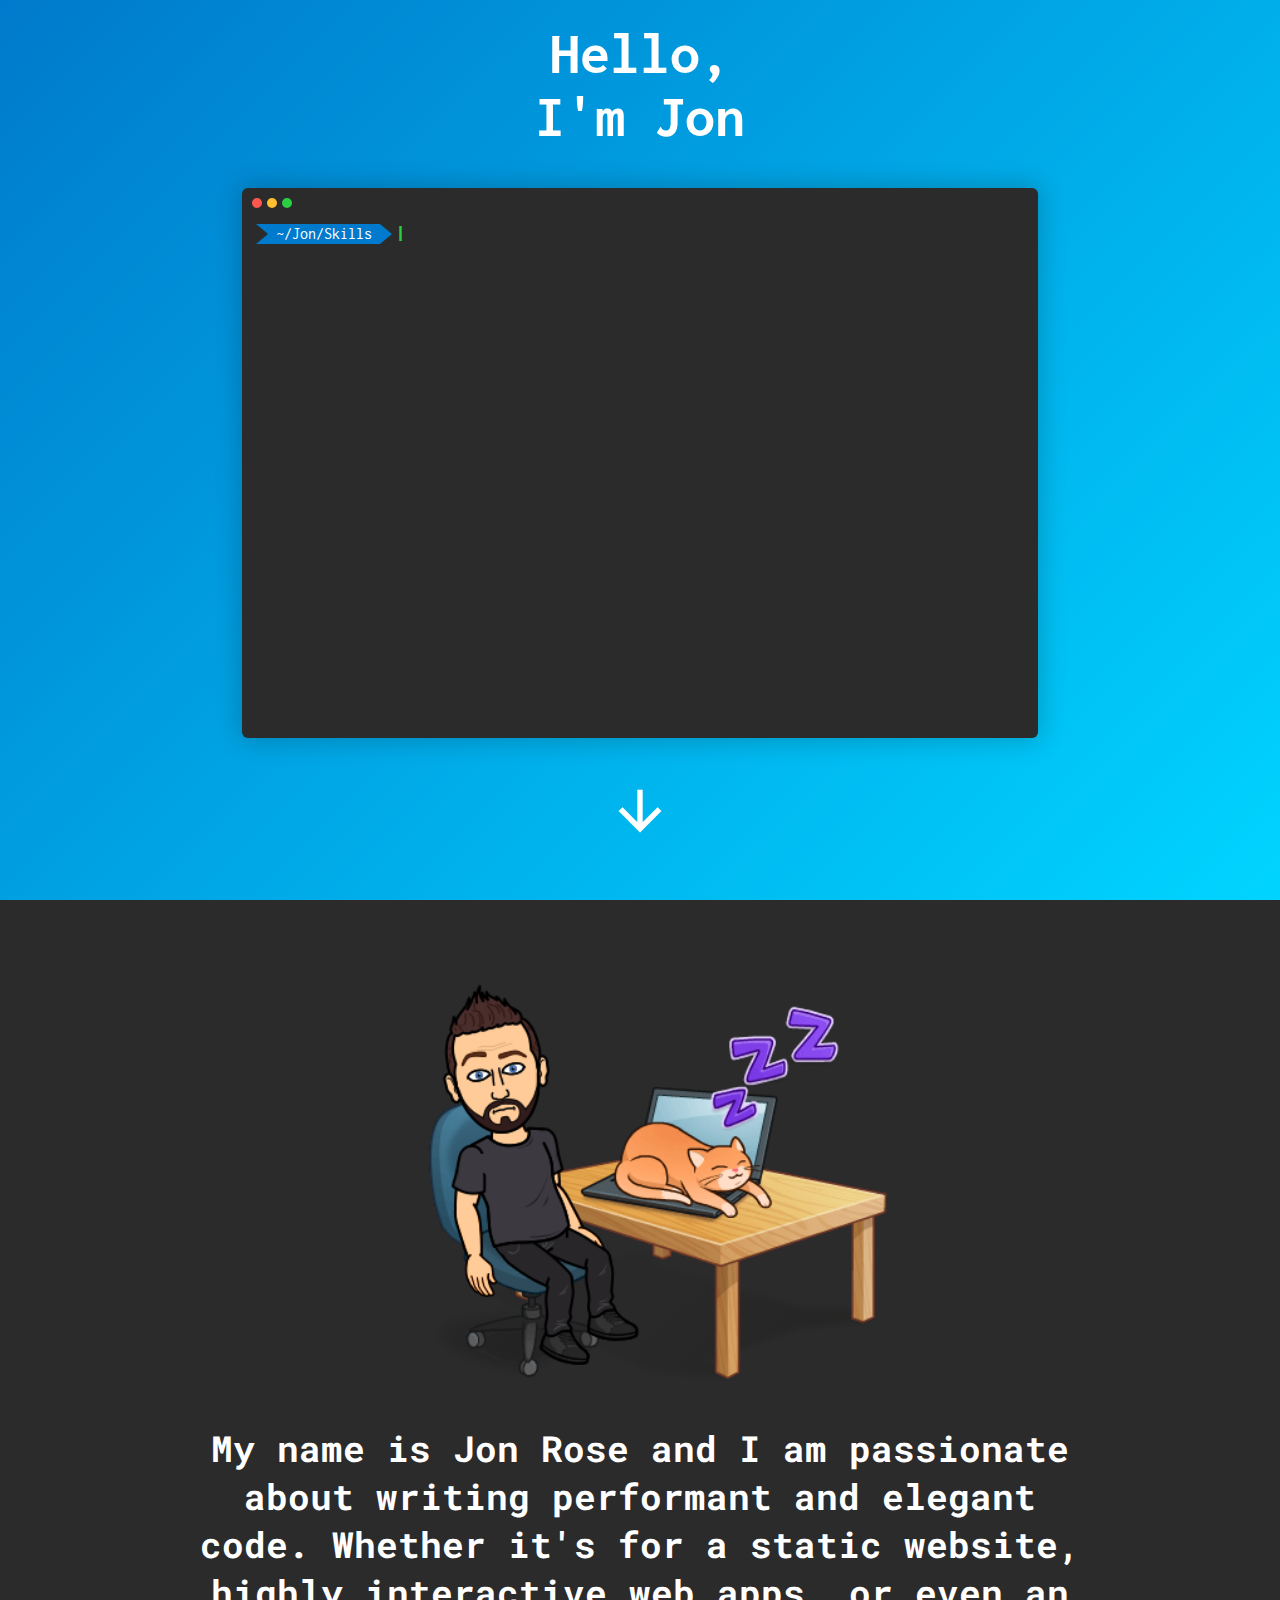
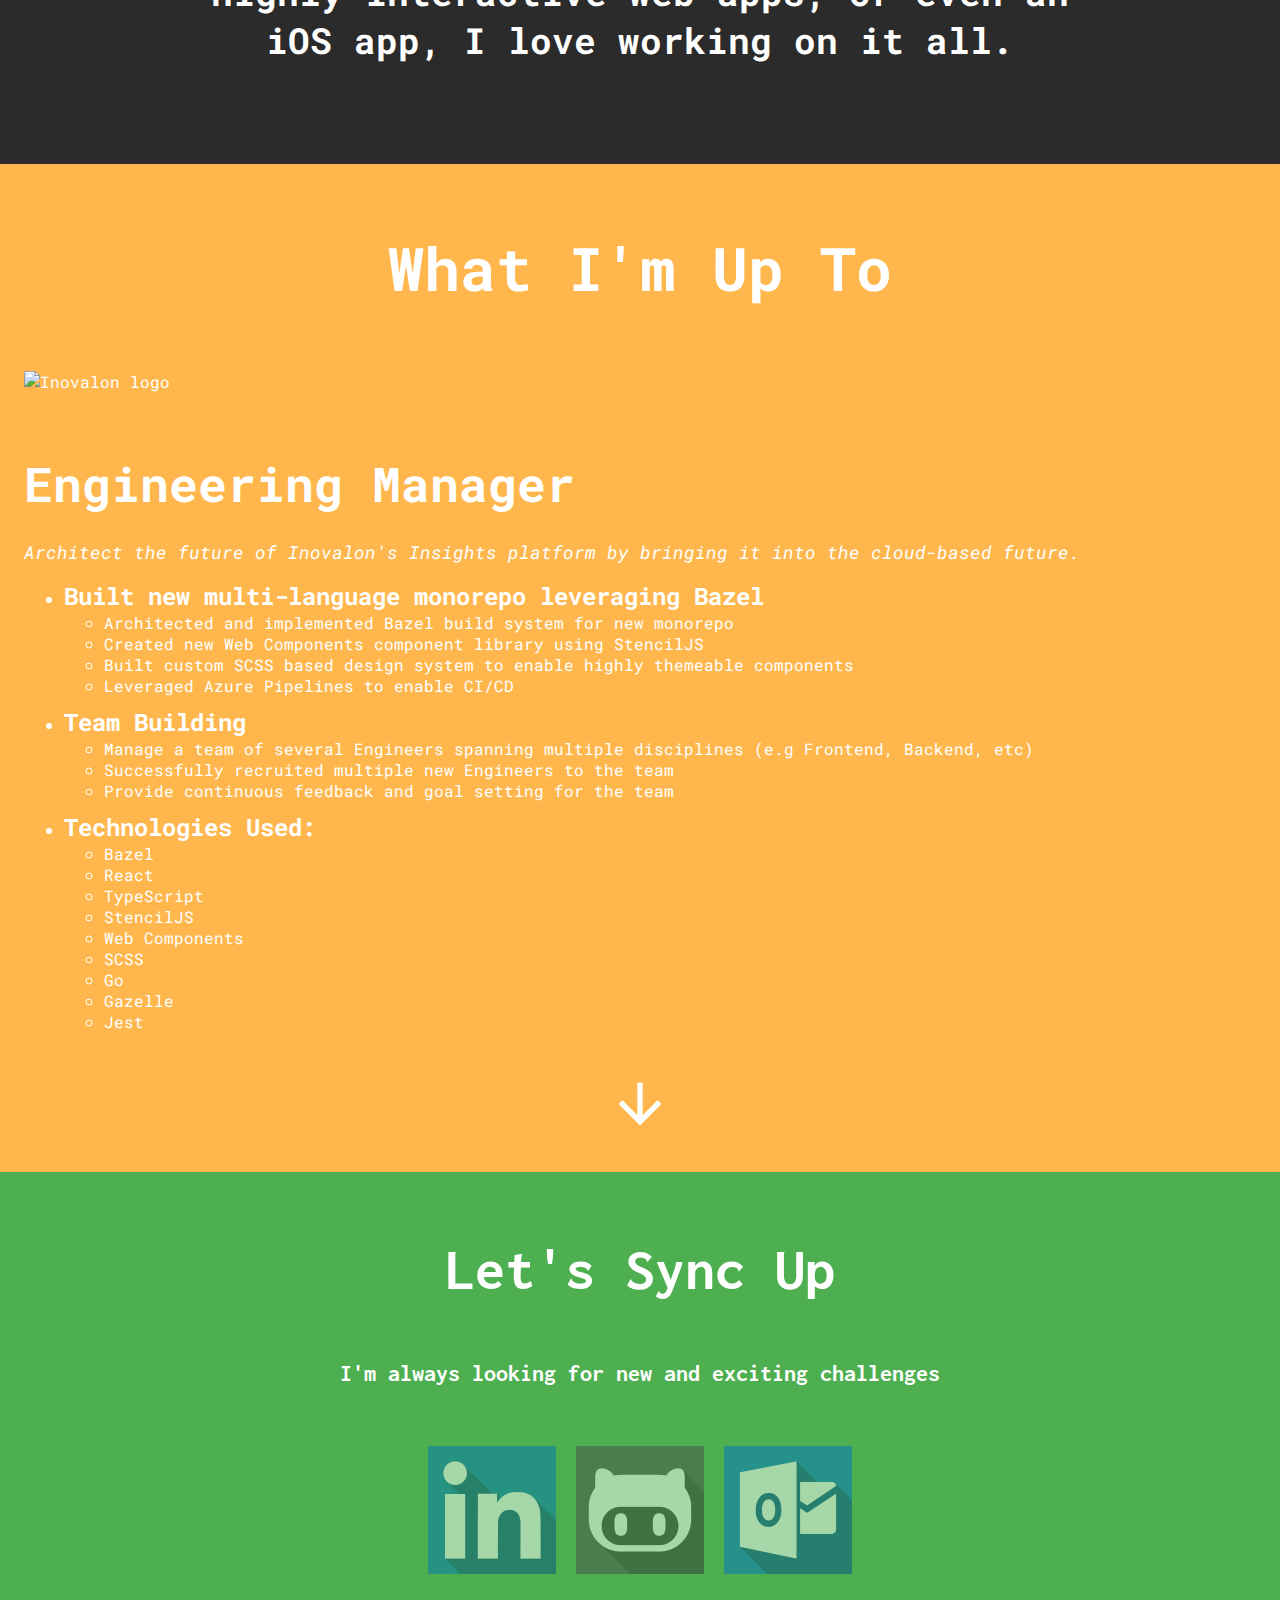
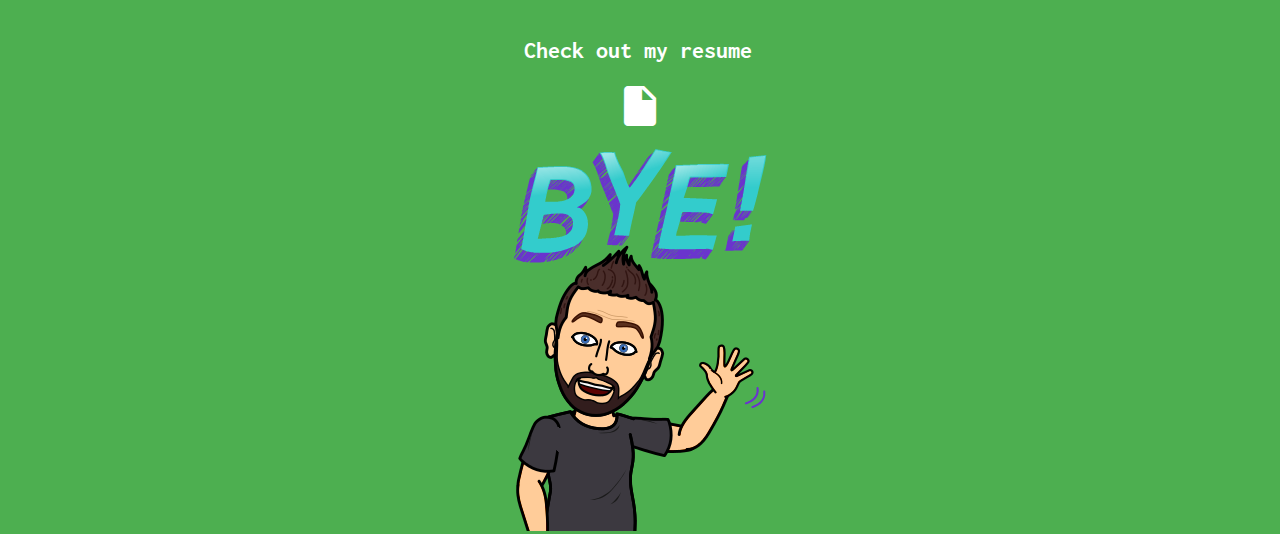
==== public/index.html @ 188d35f6 "add firebase" ====
<!DOCTYPE html>
<html lang="en">

<head>
  <meta charset="UTF-8">
  <meta name="viewport" content="width=device-width, initial-scale=1.0">
  <meta http-equiv="X-UA-Compatible" content="ie=edge">
  <link rel="stylesheet" href="css/main.css">
  <link href="https://fonts.googleapis.com/css?family=Inconsolata|Roboto+Mono&display=swap" rel="stylesheet">
  <link href="https://fonts.googleapis.com/icon?family=Material+Icons" rel="stylesheet">
  <script src="./js/main.js"></script>
  <script src="./js/web-components/index.js"></script>
  <link rel="icon" type="image/png" href="images/JR.png">
  <title>Jon Rose</title>
</head>

<body>
  <section id="landing">
    <div id="intro">
      <h1>Hello,</h1>
      <h1>I'm Jon</h1>
    </div>
    <terminal-emulator></terminal-emulator>
    <div class="scroll iconWrapper" href="#me">
      <i class="material-icons icon">arrow_downward</i>
    </div>
  </section>
  <section id="about-me">
    <img id="me" src="./images/me.png" alt="bitmoji image of me" />
    <h1>My name is Jon Rose and I am passionate about writing performant and elegant code. Whether it's for a static
      website, highly interactive web apps, or even an iOS app, I love working on it all.</h1>
  </section>
  <section id="currentWork">
    <h1 class="heading">What I'm Up To</h1>
    <div id="detailsWrapper">
      <div id="details">
        <img id="Employer" src="https://www.inovalon.com/wp-content/themes/active-master-v2/images/logo.svg" alt="Inovalon logo">
        <h4>Engineering Manager</h4>
        <p><em>Architect the future of Inovalon's Insights platform by bringing it into the cloud-based future.</em></p>
        <ul>
          <li>
            <h5>
              Built new multi-language monorepo leveraging Bazel
            </h5>
            <ul class="nestedList">
              <li>Architected and implemented Bazel build system for new monorepo</li>
              <li>Created new Web Components component library using StencilJS</li>
              <li>Built custom SCSS based design system to enable highly themeable components</li>
              <li>Leveraged Azure Pipelines to enable CI/CD</li>
            </ul>
          </li>
          <li>
            <h5>
              Team Building
            </h5>
            <ul class="nestedList">
              <li>Manage a team of several Engineers spanning multiple disciplines (e.g Frontend, Backend, etc)</li>
              <li>Successfully recruited multiple new Engineers to the team</li>
              <li>Provide continuous feedback and goal setting for the team</li>
            </ul>
          </li>
          <li>
            <h5>Technologies Used:</h5>
            <ul class="nestedList">
              <li>Bazel</li>
              <li>React</li>
              <li>TypeScript</li>
              <li>StencilJS</li>
              <li>Web Components</li>
              <li>SCSS</li>
              <li>Go</li>
              <li>Gazelle</li>
              <li>Jest</li>
            </ul>
          </li>
        </ul>
      </div>
      <div>
        <img id="computer" src="images/dual-screen-1745705.svg" alt="illustration of computer">
      </div>
    </div>
    <div class="scroll iconWrapper" href="#contact">
      <i class="material-icons icon">arrow_downward</i>
    </div>
  </section>
  <section id="contact">
    <h1 class="heading">Let's Sync Up</h1>
    <h2>I'm always looking for new and exciting challenges</h2>
    <div id="contactLinks">
      <a href="https://www.linkedin.com/in/jonathan-rose-dev/" target="_blank"><img src=".//images/linkedin.png"
          alt="linkedIn"></a>
      <a href="https://www.github.com/summaro400ex" target="_blank"><img src=".//images/github.png"
          alt="github"></a>
      <a href="mailto:jon@jonrose.dev"><img src="./images/email.png" alt="email"></a>
    </div>
    <div id="resumeWrapper">
      <h2>Check out my resume</h2>
      <a href="/resume.pdf" target="_blank">
        <i class="material-icons">
          insert_drive_file
        </i>
      </a>
    </div>
    <div id="bye">
      <img src="./images/bye.png" alt="bye">
    </div>
  </section>
  <div id="credit">
    <p>Image by <a
        href="https://pixabay.com/users/200degrees-2051452/?utm_source=link-attribution&amp;utm_medium=referral&amp;utm_campaign=image&amp;utm_content=1745705">200
        Degrees</a> from <a
        href="https://pixabay.com/?utm_source=link-attribution&amp;utm_medium=referral&amp;utm_campaign=image&amp;utm_content=1745705">Pixabay</a>
    </p>
  </div>
</body>

</html>
---- public/css/main.css ----
body {
    margin: 0 auto;
    font-family: 'Inconsolata', monospace;
}
::-webkit-scrollbar {
    display: none;
}
h1.heading {
    text-align: center;
    font-size: 60px;
}

div.iconWrapper {
    position: relative;
    align-self: center;
    height: 100px;
    width: 64px;
}
div.iconWrapper i {
    font-size: 64px;
    cursor: pointer;
    position: absolute;
    animation: animateDown 1.25s infinite;
}

@keyframes animateDown {
    from {
        opacity: 0;
        bottom: 40px;
    }
    to {
        opacity: 1;
        bottom: 10px;
    }
}

section#landing {
    color: white;;
    display: flex;
    flex-direction: column;
    justify-content: space-around;
    align-items: center;
    min-height: 100vh;
    height: fit-content;
    background: linear-gradient(135deg, rgba(0,122, 204,1) 0%, rgba(0,212,255,1) 100%);

}
section#landing h1 {
    font-size: 60px;
    margin: 0 auto;
}
section#landing div#intro {
    display: flex;
    flex-direction: column;
    justify-content: flex-start;
    align-items: center;
    animation: fadeIn 0.8s;
}

@keyframes fadeIn {
    from {
        opacity: 0;
    }
    80% {
        opacity: 0.5;
    }
    to {
        opacity: 1;
    }
}

section#about-me {
    display: flex;
    flex-direction: column;
    height: fit-content;
    background: rgb(43,43,43);
    align-items: center;
    color: white;
    font-family: 'Roboto Mono';
}

section#about-me img {
    width: 50vw;
    max-width: 500px;
}
section#about-me h1 {
    width: 70vw;
    font-size: 36px;
    text-align: center;
    margin-bottom: 100px;
}
@media only screen and (max-width: 1100px) {
    section#about-me h1 {
      font-size: 24px;
    }
}
section#currentWork {
    font-family: 'Roboto Mono';
    padding-top: 24px;
    height: fit-content;
    min-height: 100vh;
    color: white;
    background: #ffb74d;
    display: flex;
    flex-direction: column;
    justify-content: space-around;
}

section#currentWork #detailsWrapper{
    display: grid;
    grid-template-columns: 1fr 1fr;
}

section#currentWork div#details {
    padding: 24px;
}
section#currentWork img#computer {
    width: 50vw;
    min-width: 700px;
}
section#currentWork img#computer {
    height: 30vw;
    min-height: 300px;
}
section#currentWork img#Employer {
    max-width: 350px;
    width: 85vw;
    margin-bottom: 50px;
}

section#currentWork h4 {
    font-size: 48px;
    margin: 0 auto;
    margin-top: 10px;
    margin-bottom: 25px;
}

section#currentWork p {
    font-size: 18px;
    margin: 0 auto;
    margin-top: 10px;
}

section#currentWork li h5 {
    font-size: 24px;
    margin: 0 auto;
    margin-top: 10px;
}

/* section#currentWork ul#techList {
    margin-top: 10px;
    display: grid;
    grid-template-columns: 1fr 1fr;
    font-size: 18px;
} */
@media only screen and (max-width: 1300px) {
    section#currentWork img#computer {
      display: none;
    }
    div#credit {
        display: none;
    }
    section#currentWork #detailsWrapper{
        grid-template-columns: 1fr;
    }
}
@media only screen and (max-width: 500px) {
    section#currentWork h4 {
        font-size: 36px;
    }
    section#currentWork li h5 {
        font-size: 18px;
    }
    section#currentWork p {
        font-size: 14px;
    }
    section#currentWork ul.nestedList {
        font-size: 14px;
    }
}

section#contact {
    height: fit-content;
    padding-top: 24px;
    color: white;
    background: rgb(77, 175, 80);
    display: flex;
    flex-direction: column;
    align-items: center
}
section#contact h2 {
    text-align: center;
}
section#contact div#resumeWrapper {
    display: flex;
    flex-direction: column;
    align-items: center;
}
section#contact div#resumeWrapper h2 {
    margin-right: 5px;
}
section#contact div#resumeWrapper i {
    color: white;
    font-size: 48px;
}
section#contact div#contactLinks {
    margin-top: 40px;
    display: flex;
    height: fit-content;
    flex-direction: row;
    justify-content: center;
    margin-bottom: 40px;
}

section#contact div#contactLinks img {
    margin-left: 10px;
    margin-right: 10px;
    opacity: 0.5;
    transition: all 0.6s;
}

section#contact div#contactLinks img:hover {
    opacity: 1;
}
section#contact div#bye {
    text-align: center;
}

@media only screen and (max-width: 500px) {
    section#contact div#contactLinks img  {
        width: 80px;
    }
    section#contact div#bye img {
        width: 200px;
    }
}

div#credit {
    height: fit-content;
    background: rgb(43,43,43);
    color: white
}
div#credit p {
    margin: 0 auto;
}
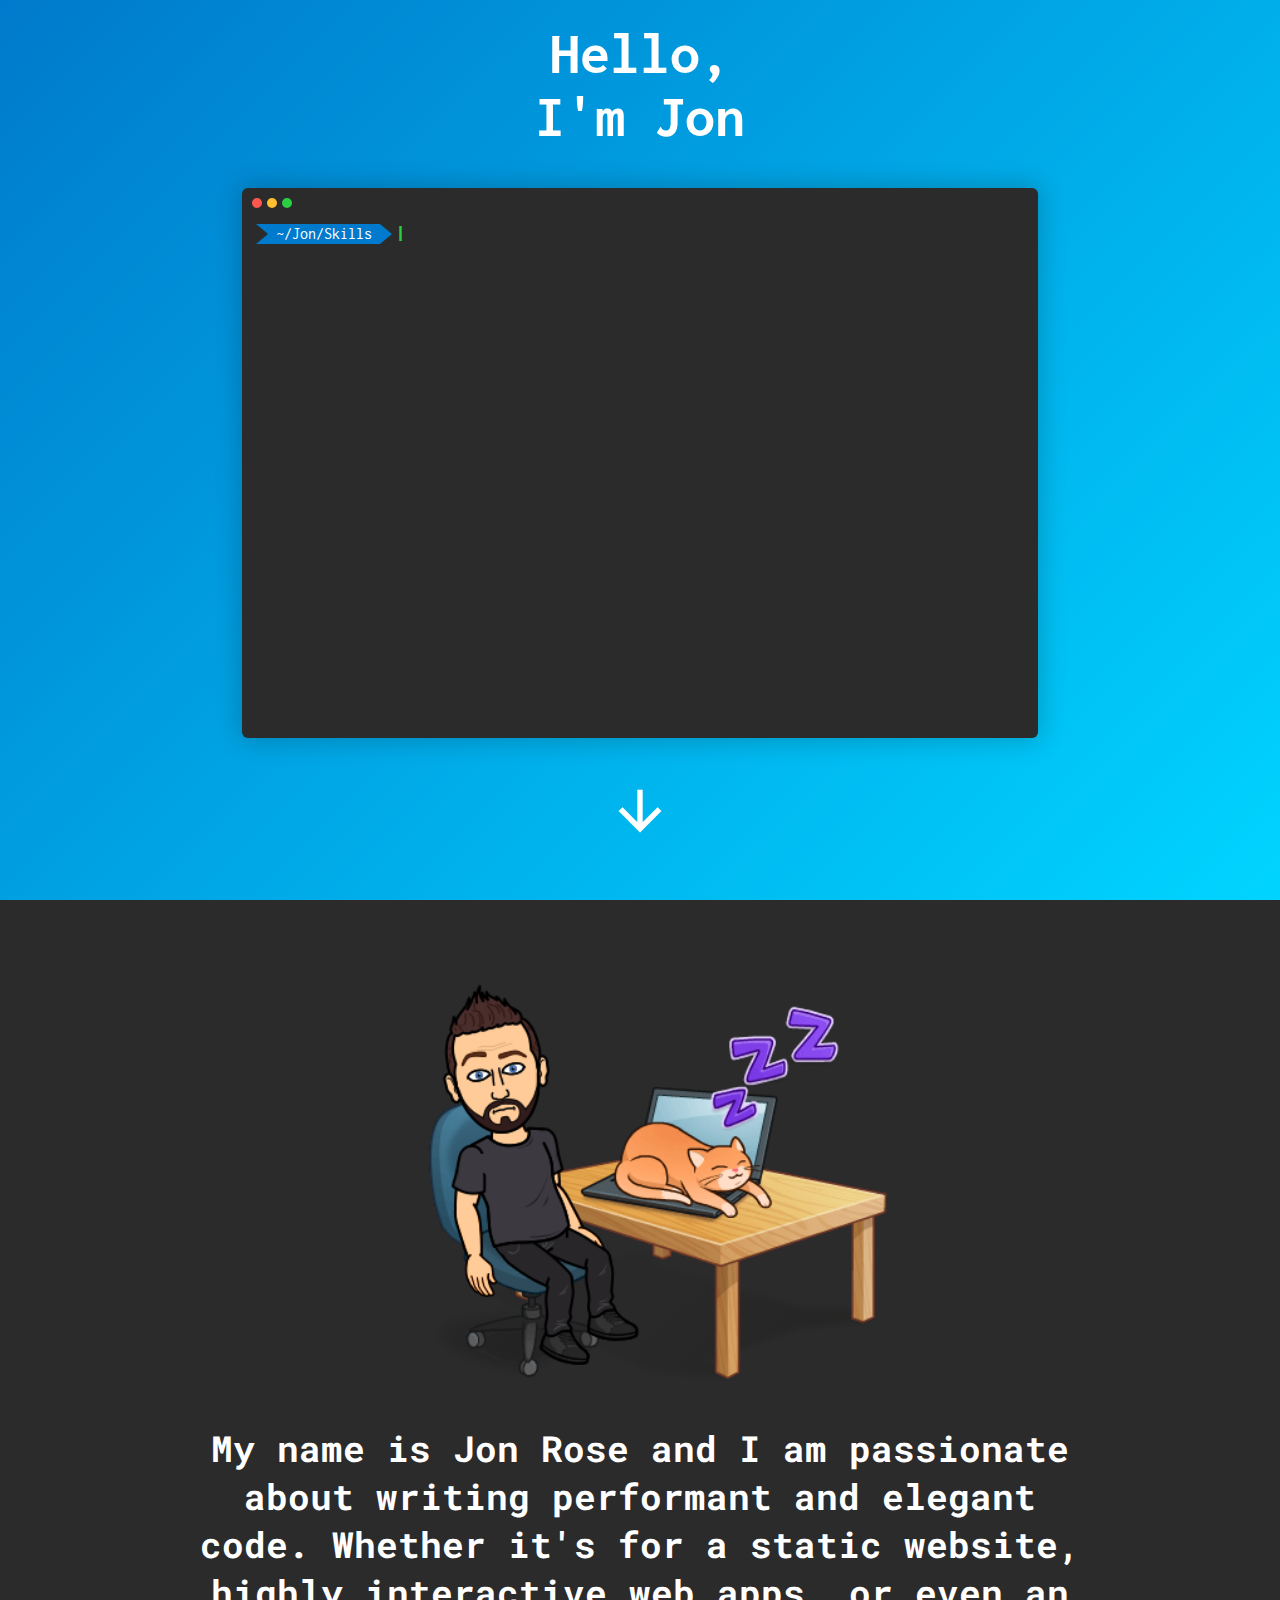
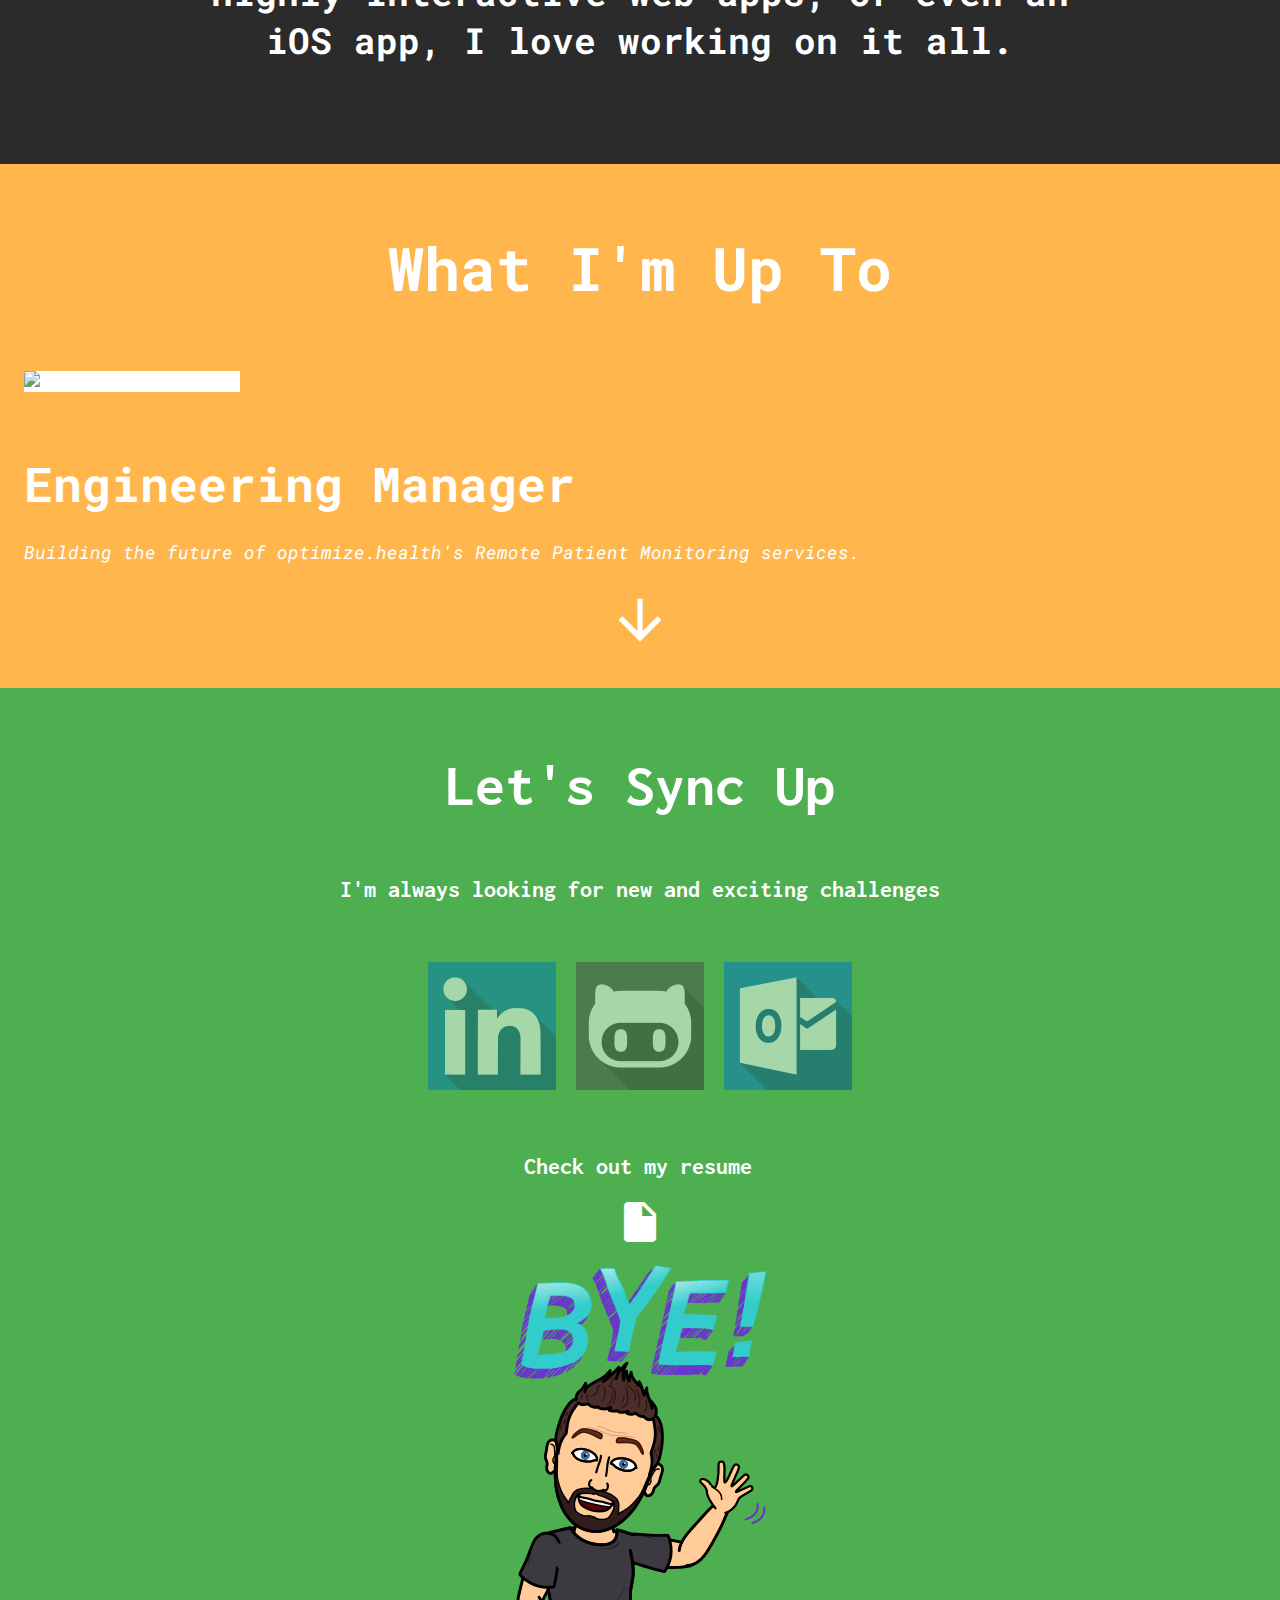
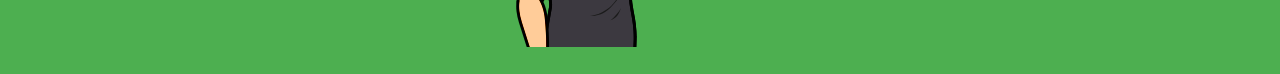
==== commit ba4ee9b5: "Updates" ====
--- a/public/index.html
+++ b/public/index.html
@@ -34,46 +34,9 @@
     <h1 class="heading">What I'm Up To</h1>
     <div id="detailsWrapper">
       <div id="details">
-        <img id="Employer" src="https://www.inovalon.com/wp-content/themes/active-master-v2/images/logo.svg" alt="Inovalon logo">
+        <img id="Employer" src="https://www.optimize.health/hubfs/optimize-health-logo.png" alt="Optimize.health logo">
         <h4>Engineering Manager</h4>
-        <p><em>Architect the future of Inovalon's Insights platform by bringing it into the cloud-based future.</em></p>
-        <ul>
-          <li>
-            <h5>
-              Built new multi-language monorepo leveraging Bazel
-            </h5>
-            <ul class="nestedList">
-              <li>Architected and implemented Bazel build system for new monorepo</li>
-              <li>Created new Web Components component library using StencilJS</li>
-              <li>Built custom SCSS based design system to enable highly themeable components</li>
-              <li>Leveraged Azure Pipelines to enable CI/CD</li>
-            </ul>
-          </li>
-          <li>
-            <h5>
-              Team Building
-            </h5>
-            <ul class="nestedList">
-              <li>Manage a team of several Engineers spanning multiple disciplines (e.g Frontend, Backend, etc)</li>
-              <li>Successfully recruited multiple new Engineers to the team</li>
-              <li>Provide continuous feedback and goal setting for the team</li>
-            </ul>
-          </li>
-          <li>
-            <h5>Technologies Used:</h5>
-            <ul class="nestedList">
-              <li>Bazel</li>
-              <li>React</li>
-              <li>TypeScript</li>
-              <li>StencilJS</li>
-              <li>Web Components</li>
-              <li>SCSS</li>
-              <li>Go</li>
-              <li>Gazelle</li>
-              <li>Jest</li>
-            </ul>
-          </li>
-        </ul>
+        <p><em>Building the future of optimize.health's Remote Patient Monitoring services.</em></p>
       </div>
       <div>
         <img id="computer" src="images/dual-screen-1745705.svg" alt="illustration of computer">
--- a/public/css/main.css
+++ b/public/css/main.css
@@ -98,7 +98,6 @@
     font-family: 'Roboto Mono';
     padding-top: 24px;
     height: fit-content;
-    min-height: 100vh;
     color: white;
     background: #ffb74d;
     display: flex;
@@ -126,6 +125,7 @@
     max-width: 350px;
     width: 85vw;
     margin-bottom: 50px;
+    background-color: white;
 }
 
 section#currentWork h4 {
@@ -181,12 +181,12 @@
 
 section#contact {
     height: fit-content;
-    padding-top: 24px;
     color: white;
     background: rgb(77, 175, 80);
     display: flex;
     flex-direction: column;
-    align-items: center
+    align-items: center;
+    padding: 24px;
 }
 section#contact h2 {
     text-align: center;
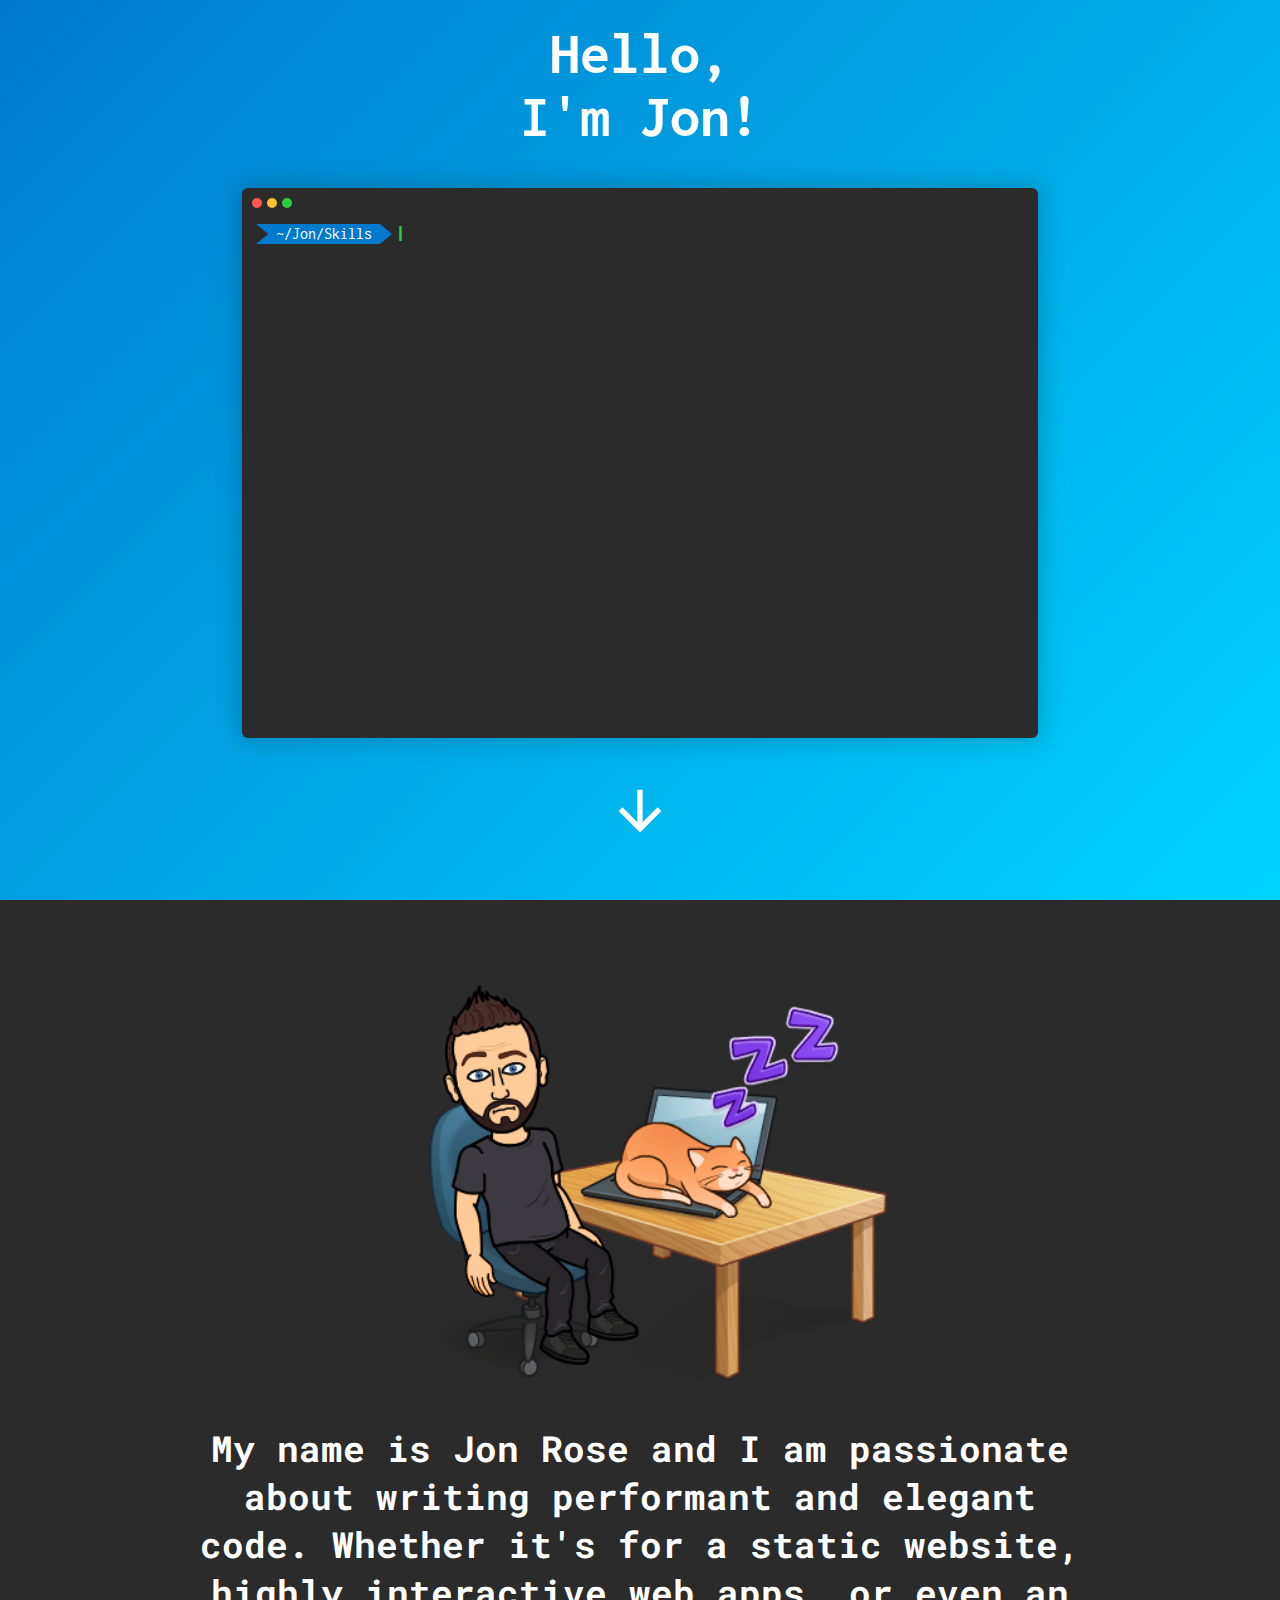
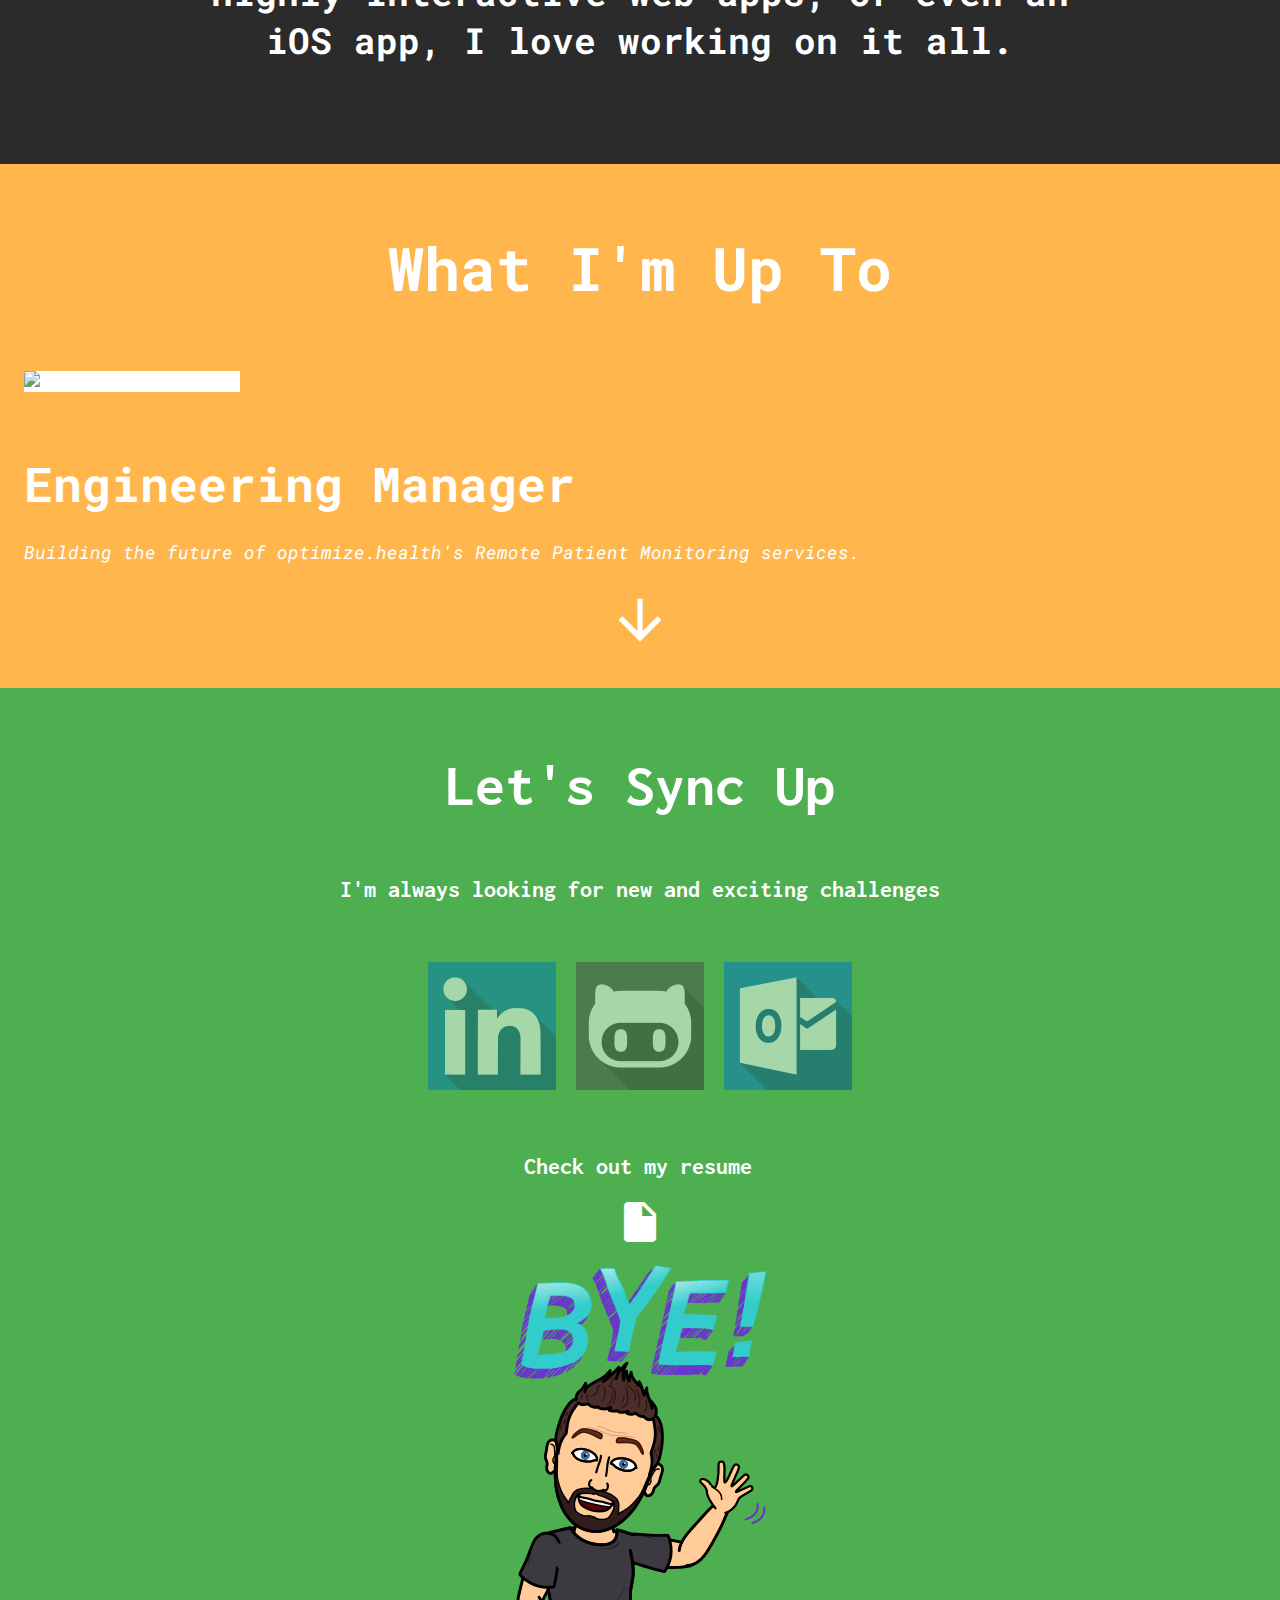
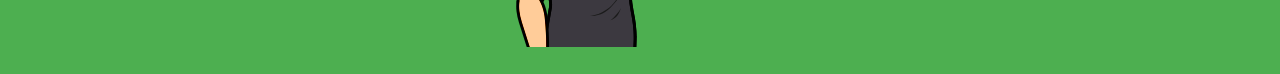
==== commit a1e30461: "Add excalmation point to greeting" ====
--- a/public/index.html
+++ b/public/index.html
@@ -18,7 +18,7 @@
   <section id="landing">
     <div id="intro">
       <h1>Hello,</h1>
-      <h1>I'm Jon</h1>
+      <h1>I'm Jon!</h1>
     </div>
     <terminal-emulator></terminal-emulator>
     <div class="scroll iconWrapper" href="#me">
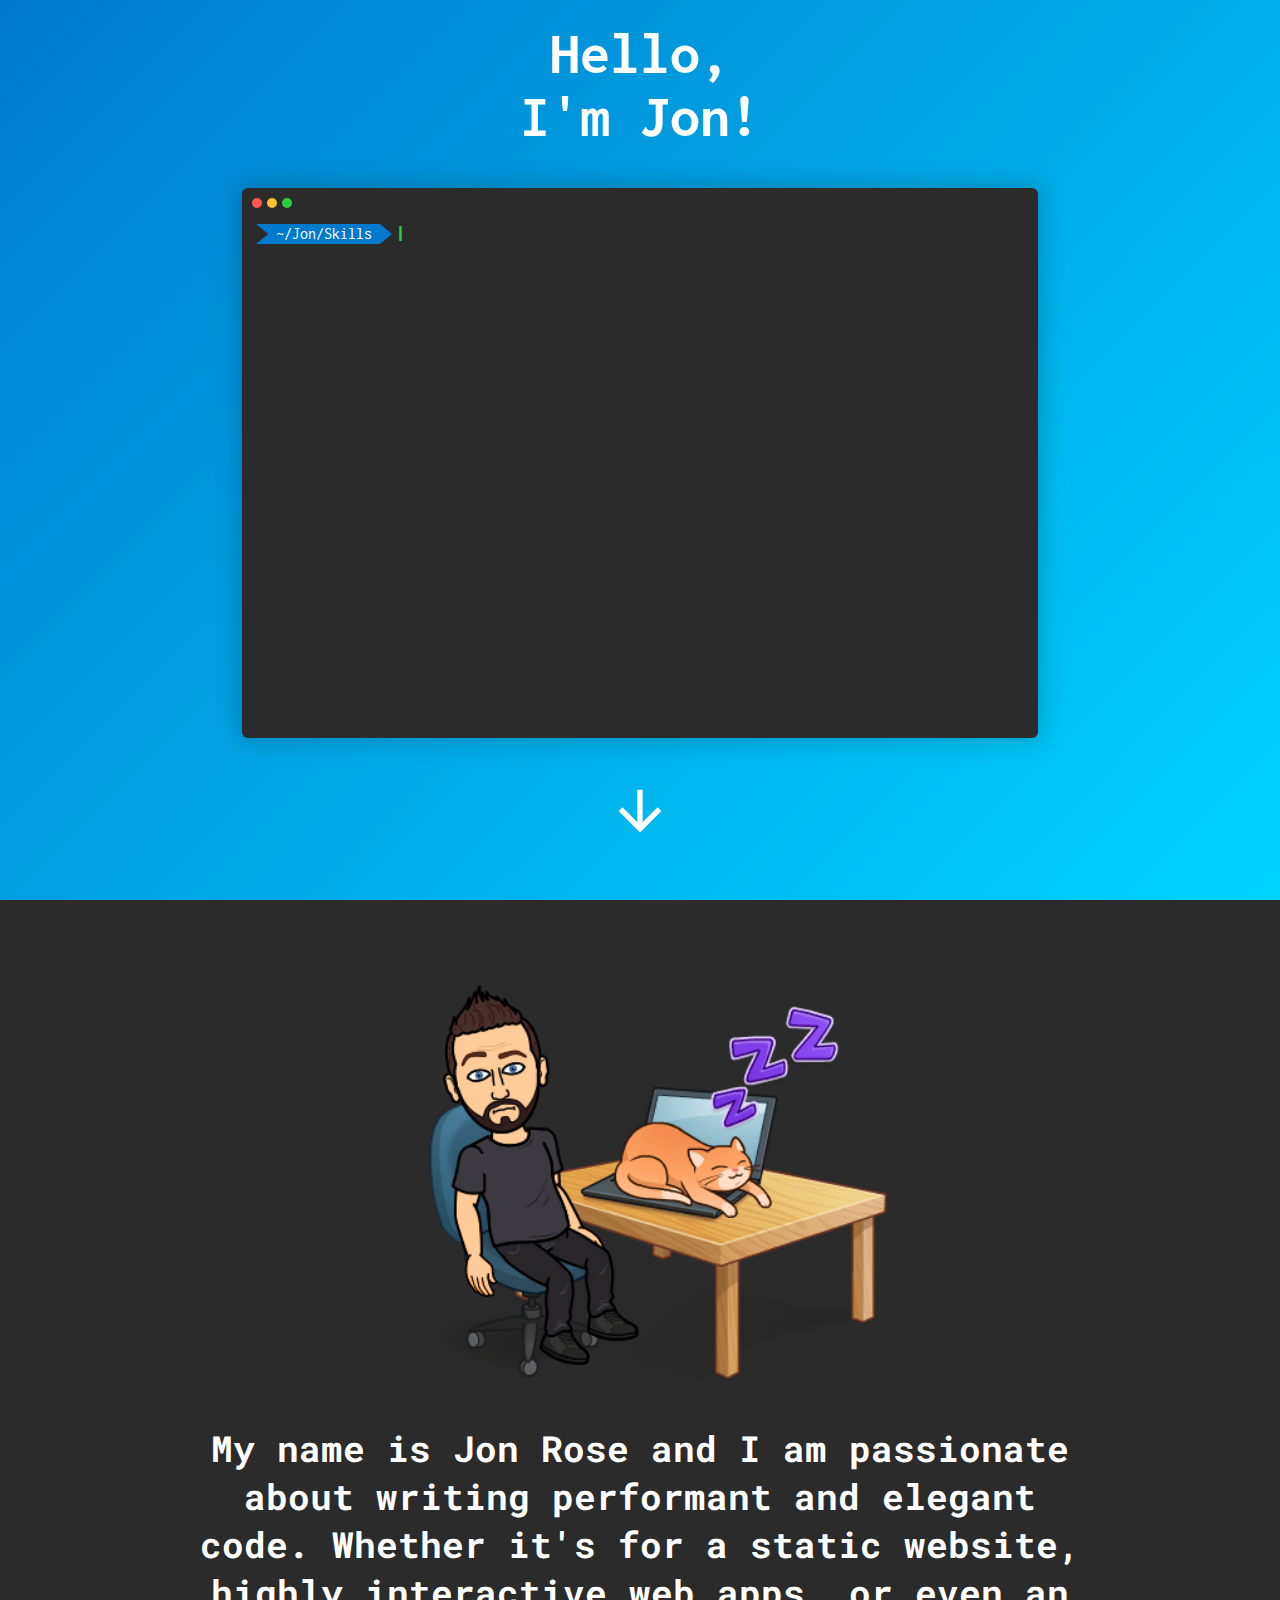
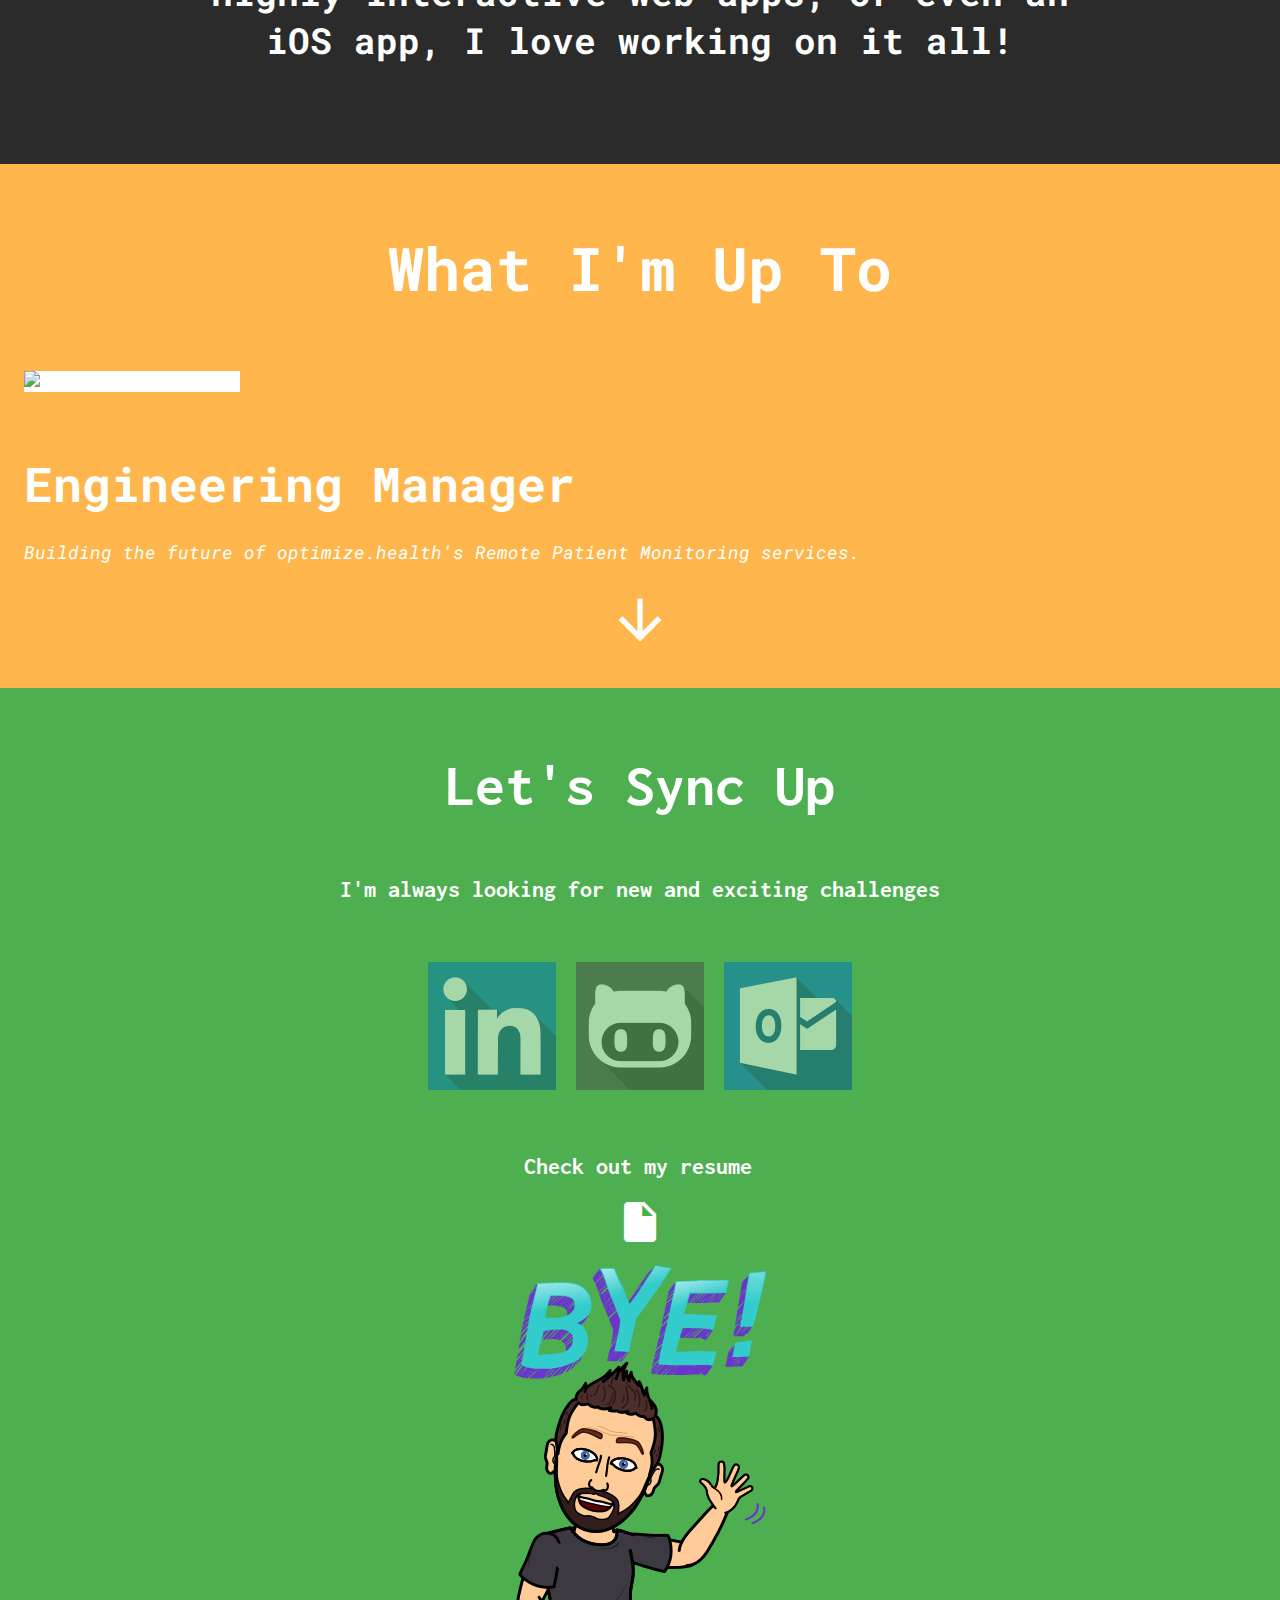
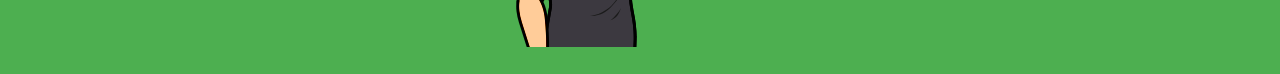
==== commit b4e7ffe8: "Add more excitement" ====
--- a/public/index.html
+++ b/public/index.html
@@ -28,7 +28,7 @@
   <section id="about-me">
     <img id="me" src="./images/me.png" alt="bitmoji image of me" />
     <h1>My name is Jon Rose and I am passionate about writing performant and elegant code. Whether it's for a static
-      website, highly interactive web apps, or even an iOS app, I love working on it all.</h1>
+      website, highly interactive web apps, or even an iOS app, I love working on it all!</h1>
   </section>
   <section id="currentWork">
     <h1 class="heading">What I'm Up To</h1>
